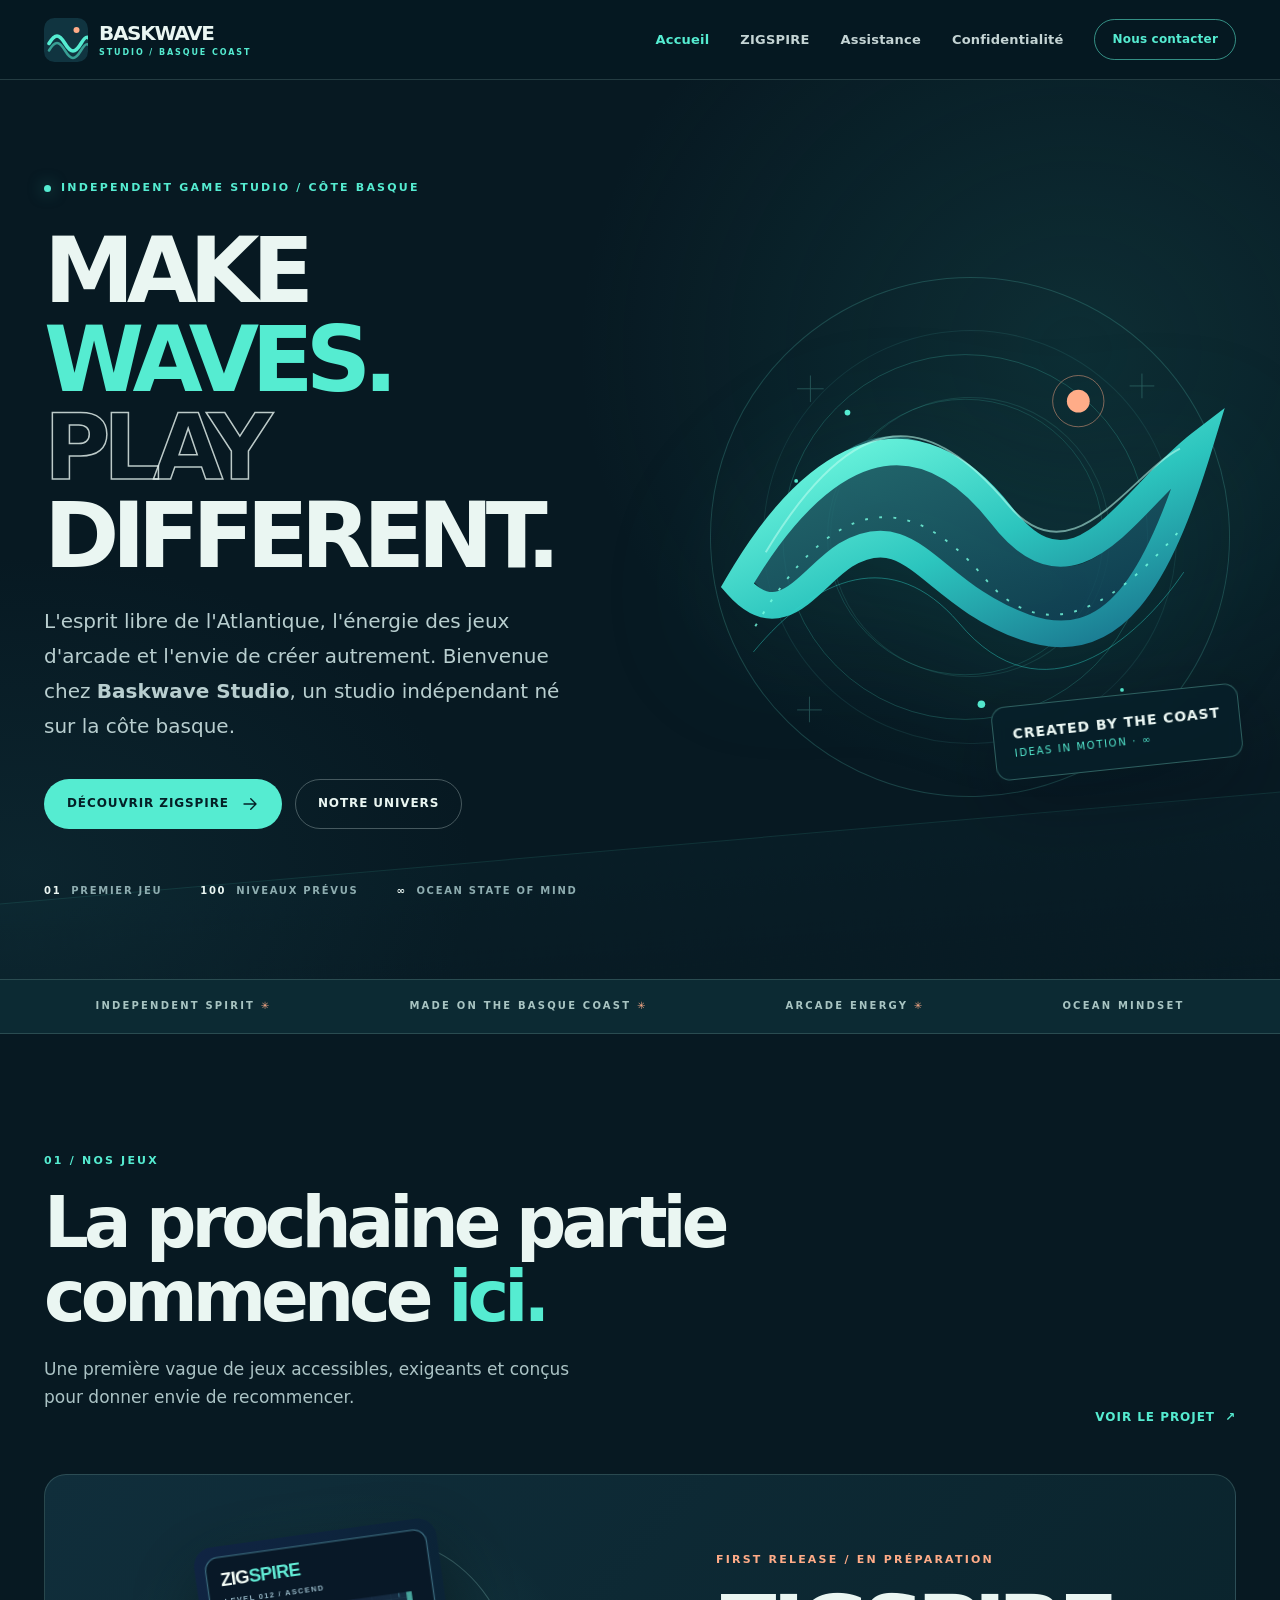
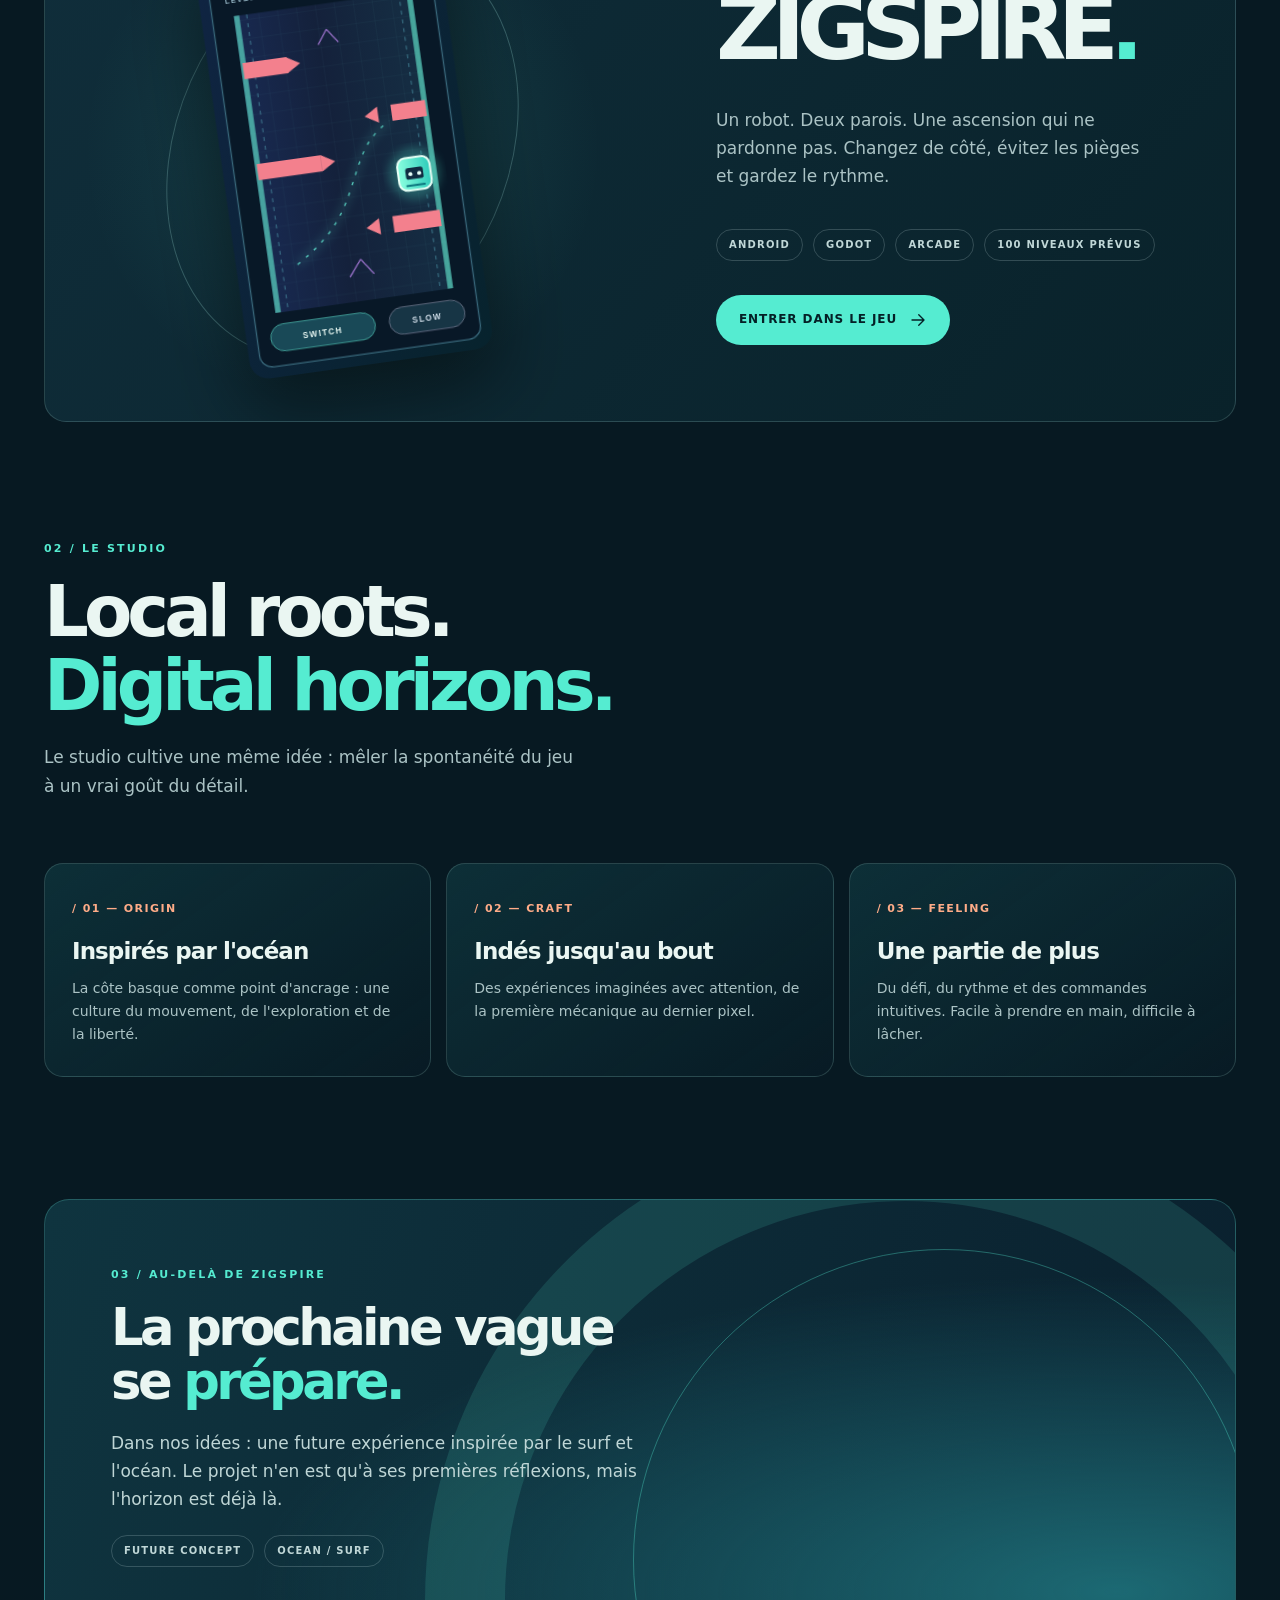
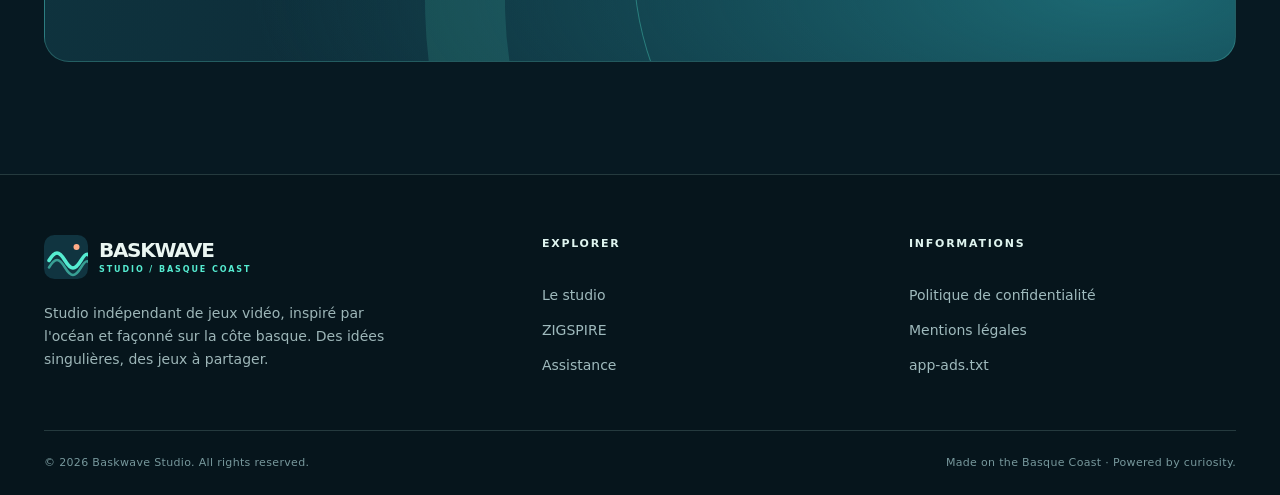
==== index.html @ f708f100 "Publish Baskwave Studio website v1" ====
<!doctype html><html lang="fr"><head><meta charset="utf-8"><meta name="viewport" content="width=device-width,initial-scale=1"><meta name="theme-color" content="#071922"><meta name="description" content="Studio indépendant de jeux vidéo basé sur la côte basque. Découvrez ZIGSPIRE, notre premier jeu d&#x27;arcade Android."><meta property="og:type" content="website"><meta property="og:site_name" content="Baskwave Studio"><meta property="og:title" content="Baskwave Studio — Independent games from the Basque Coast"><meta property="og:description" content="Studio indépendant de jeux vidéo basé sur la côte basque. Découvrez ZIGSPIRE, notre premier jeu d&#x27;arcade Android."><meta name="color-scheme" content="dark"><link rel="icon" href="./assets/img/logo-mark.svg" type="image/svg+xml"><link rel="stylesheet" href="./assets/css/style.css"><script defer src="./assets/js/site-config.js"></script><script defer src="./assets/js/main.js"></script><title>Baskwave Studio — Independent games from the Basque Coast</title></head><body><a href="#contenu" class="skip-link">Aller au contenu</a><header class="site-header"><div class="container nav-wrap"><a href="./index.html" class="brand" aria-label="Baskwave Studio, accueil"><img class="brand-icon" src="./assets/img/logo-mark.svg" alt="" width="44" height="44"><span class="brand-word">BASKWAVE<small>STUDIO / BASQUE COAST</small></span></a><nav aria-label="Navigation principale" class="main-nav"><a href="./index.html" aria-current="page">Accueil</a><a href="./zigspire.html">ZIGSPIRE</a><a href="./support.html">Assistance</a><a href="./privacy.html">Confidentialité</a><a class="nav-cta" href="./support.html">Nous contacter</a></nav><details class="mobile-menu"><summary aria-label="Ouvrir le menu"><svg viewBox="0 0 24 24" aria-hidden="true" fill="none" stroke="currentColor" stroke-width="2" stroke-linecap="round"><path d="M4 7h16M4 12h16M4 17h16"/></svg></summary><nav class="mobile-links" aria-label="Navigation mobile"><a href="./index.html" aria-current="page">Accueil</a><a href="./zigspire.html">ZIGSPIRE</a><a href="./support.html">Assistance</a><a href="./privacy.html">Confidentialité</a></nav></details></div></header><main id="contenu"><section class="hero"><div class="container hero-grid"><div class="hero-copy"><span class="eyebrow">Independent Game Studio / Côte Basque</span><h1 class="display">MAKE <span class="tint">WAVES.</span><br><span class="outline">PLAY</span> DIFFERENT.</h1><p class="intro">L'esprit libre de l'Atlantique, l'énergie des jeux d'arcade et l'envie de créer autrement. Bienvenue chez <strong>Baskwave Studio</strong>, un studio indépendant né sur la côte basque.</p><div class="hero-actions"><a class="button primary" href="./zigspire.html">Découvrir ZIGSPIRE <svg viewBox="0 0 24 24" aria-hidden="true" fill="none" stroke="currentColor" stroke-width="1.8" stroke-linecap="round" stroke-linejoin="round"><path d="M4 12h16m-7-7 7 7-7 7"/></svg></a><a class="button ghost" href="#studio">Notre univers</a></div><div class="hero-micro"><span><b>01</b> Premier jeu</span><span><b>100</b> Niveaux prévus</span><span><b>∞</b> Ocean state of mind</span></div></div><div class="visual-wrap"><div class="visual-halo" aria-hidden="true"></div><img class="hero-art" src="./assets/img/hero-wave.svg" width="560" height="540" alt="Vague turquoise abstraite aux accents numériques"><div class="hero-sticker"><b>CREATED BY THE COAST</b><span>IDEAS IN MOTION · ∞</span></div></div></div></section>
<div class="ticker" aria-label="Identité du studio"><div class="container ticker-inner"><span>Independent spirit <i>✳</i></span><span>Made on the Basque Coast <i>✳</i></span><span>Arcade energy <i>✳</i></span><span>Ocean mindset</span></div></div>
<section class="section" id="jeux"><div class="container"><div class="section-top"><div><span class="section-label">01 / Nos jeux</span><h2>La prochaine partie<br>commence <em>ici.</em></h2><p class="section-lead">Une première vague de jeux accessibles, exigeants et conçus pour donner envie de recommencer.</p></div><a class="link-arrow" href="./zigspire.html">Voir le projet <span aria-hidden="true">↗</span></a></div><article class="game-feature"><div class="game-feature-visual"><img src="./assets/img/zigspire-01.svg" width="360" height="640" loading="lazy" alt="Illustration conceptuelle du jeu ZIGSPIRE, robot dans un puits vertical"></div><div class="game-feature-content"><span class="project-badge">First release / En préparation</span><h3>ZIGSPIRE<span style="color:var(--sea)">.</span></h3><p>Un robot. Deux parois. Une ascension qui ne pardonne pas. Changez de côté, évitez les pièges et gardez le rythme.</p><div class="meta-tags"><span>Android</span><span>Godot</span><span>Arcade</span><span>100 niveaux prévus</span></div><a class="button primary" href="./zigspire.html">Entrer dans le jeu <svg viewBox="0 0 24 24" aria-hidden="true" fill="none" stroke="currentColor" stroke-width="1.8" stroke-linecap="round" stroke-linejoin="round"><path d="M4 12h16m-7-7 7 7-7 7"/></svg></a></div></article></div></section>
<section class="section" id="studio" style="padding-top:0"><div class="container"><div class="section-top"><div><span class="section-label">02 / Le studio</span><h2>Local roots.<br><em>Digital horizons.</em></h2><p class="section-lead">Le studio cultive une même idée : mêler la spontanéité du jeu à un vrai goût du détail.</p></div></div><div class="concept-grid"><article class="concept-card"><span class="num">/ 01 — ORIGIN</span><h3>Inspirés par l'océan</h3><p>La côte basque comme point d'ancrage : une culture du mouvement, de l'exploration et de la liberté.</p></article><article class="concept-card"><span class="num">/ 02 — CRAFT</span><h3>Indés jusqu'au bout</h3><p>Des expériences imaginées avec attention, de la première mécanique au dernier pixel.</p></article><article class="concept-card"><span class="num">/ 03 — FEELING</span><h3>Une partie de plus</h3><p>Du défi, du rythme et des commandes intuitives. Facile à prendre en main, difficile à lâcher.</p></article></div></div></section>
<section class="section" style="padding-top:0"><div class="container"><div class="ocean-teaser"><div class="teaser-content"><span class="section-label">03 / Au-delà de ZIGSPIRE</span><h2>La prochaine vague<br>se <em>prépare.</em></h2><p>Dans nos idées : une future expérience inspirée par le surf et l'océan. Le projet n'en est qu'à ses premières réflexions, mais l'horizon est déjà là.</p><span class="meta-tags"><span>Future concept</span><span>Ocean / Surf</span></span></div></div></div></section></main><footer class="footer"><div class="container footer-grid"><div><a href="./index.html" class="brand" aria-label="Baskwave Studio, accueil"><img class="brand-icon" src="./assets/img/logo-mark.svg" alt="" width="44" height="44"><span class="brand-word">BASKWAVE<small>STUDIO / BASQUE COAST</small></span></a><p class="footer-desc">Studio indépendant de jeux vidéo, inspiré par l'océan et façonné sur la côte basque. Des idées singulières, des jeux à partager.</p></div><div class="footer-col"><p class="footer-title">Explorer</p><a href="./index.html">Le studio</a><a href="./zigspire.html">ZIGSPIRE</a><a href="./support.html">Assistance</a></div><div class="footer-col"><p class="footer-title">Informations</p><a href="./privacy.html">Politique de confidentialité</a><a href="./legal.html">Mentions légales</a><a href="./app-ads.txt">app-ads.txt</a></div></div><div class="container footer-bottom"><span>© <span data-year>2026</span> Baskwave Studio. All rights reserved.</span><span>Made on the Basque Coast · Powered by curiosity.</span></div></footer></body></html>
---- assets/css/style.css ----
:root{--ink:#071922;--ink2:#0b2730;--deep:#103942;--sea:#55ecd1;--foam:#eaf6f2;--muted:#abc3c5;--coral:#ffac88;--line:rgba(190,239,227,.17);--panel:rgba(16,53,64,.68);--max:1192px;--round:22px;--shadow:0 26px 80px rgba(1,12,20,.28)}
*{box-sizing:border-box}html{scroll-behavior:smooth}body{margin:0;min-width:320px;background:var(--ink);color:var(--foam);font:16px/1.65 Inter,'Segoe UI',system-ui,-apple-system,BlinkMacSystemFont,sans-serif;-webkit-font-smoothing:antialiased}a{color:inherit;text-decoration:none}a:focus-visible,button:focus-visible,summary:focus-visible{outline:3px solid var(--coral);outline-offset:5px}img,svg{display:block;max-width:100%}button{font:inherit}::selection{background:var(--sea);color:var(--ink)}.container{width:min(calc(100% - 44px),var(--max));margin-inline:auto}.skip-link{position:absolute;top:-80px;left:20px;z-index:30;background:var(--sea);color:var(--ink);padding:10px 16px}.skip-link:focus{top:12px}.site-header{position:sticky;top:0;z-index:20;background:rgba(6,25,34,.88);border-bottom:1px solid var(--line);backdrop-filter:blur(18px)}.nav-wrap{height:79px;display:flex;justify-content:space-between;align-items:center;gap:22px}.brand{display:inline-flex;align-items:center;gap:11px;flex-shrink:0}.brand-icon{width:44px;height:44px}.brand-word{font-size:20px;font-weight:900;letter-spacing:-.065em;line-height:1}.brand-word small{display:block;letter-spacing:.24em;font-size:8px;font-weight:800;color:var(--sea);margin-top:6px}.main-nav{display:flex;align-items:center;gap:31px;font-size:13px;font-weight:750;letter-spacing:.015em;color:#c4d4d4}.main-nav a{transition:color .15s}.main-nav a:hover,.main-nav a[aria-current=page]{color:var(--sea)}.nav-cta{font-size:12px;border:1px solid rgba(89,238,211,.56);padding:10px 17px;border-radius:999px;color:var(--sea)!important}.mobile-menu{display:none}.mobile-menu summary{cursor:pointer;list-style:none;display:grid;place-items:center;width:42px;height:42px;border:1px solid var(--line);border-radius:12px}.mobile-menu summary::-webkit-details-marker{display:none}.mobile-menu summary svg{width:22px}.mobile-links{position:absolute;top:79px;left:0;right:0;padding:13px 22px 23px;background:#09222d;border-bottom:1px solid var(--line);display:flex;flex-direction:column;gap:0}.mobile-links a{padding:11px 8px;border-bottom:1px solid var(--line);font-weight:700}.eyebrow{display:inline-flex;align-items:center;gap:10px;text-transform:uppercase;font-size:11px;letter-spacing:.20em;font-weight:850;color:var(--sea)}.eyebrow:before{content:'';display:inline-block;height:7px;width:7px;border-radius:50%;background:currentColor;box-shadow:0 0 16px rgba(85,236,209,.5)}.hero{position:relative;isolation:isolate;overflow:hidden;background:radial-gradient(ellipse 58% 75% at 84% 30%,rgba(33,111,109,.24),transparent 67%),radial-gradient(ellipse 50% 50% at 2% 88%,rgba(30,84,95,.20),transparent 70%)}.hero:after{content:'';position:absolute;bottom:-130px;left:-15%;width:130%;height:260px;transform:rotate(-5deg);border-top:1px solid rgba(74,202,181,.14);background:linear-gradient(180deg,rgba(39,132,143,.04),transparent);pointer-events:none;z-index:-1}.hero-grid{min-height:665px;padding-block:94px 80px;display:grid;grid-template-columns:1.06fr .94fr;align-items:center;gap:60px}.hero-copy{max-width:620px}.display{font-size:clamp(3.7rem,7.1vw,7.6rem);line-height:.97;letter-spacing:-.085em;margin:27px 0 24px;font-weight:900}.display .tint{color:var(--sea)}.display .outline{color:transparent;-webkit-text-stroke:1.5px rgba(234,246,242,.8)}.intro{font-size:clamp(1.05rem,1.6vw,1.25rem);line-height:1.75;color:#b8cecf;max-width:530px}.hero-actions{display:flex;gap:13px;flex-wrap:wrap;margin-top:35px}.button{display:inline-flex;align-items:center;justify-content:center;gap:12px;border-radius:999px;padding:14px 22px;border:1px solid transparent;font-size:12px;font-weight:900;letter-spacing:.075em;text-transform:uppercase;min-height:49px;transition:transform .2s,background .2s}.button:hover:not(.disabled){transform:translateY(-3px)}.button.primary{background:var(--sea);color:#042026}.button.primary:hover{background:#9dffe9}.button.ghost{border-color:rgba(236,255,252,.27);color:var(--foam)}.button.ghost:hover{background:rgba(255,255,255,.06)}.button.disabled{border-color:#4c6c6e;color:#a2bbb9;cursor:default;opacity:.85}.button svg{height:18px;width:18px}.hero-micro{margin-top:54px;display:flex;gap:38px;align-items:center;color:#8eadb0;font-size:10px;letter-spacing:.17em;font-weight:850;text-transform:uppercase}.hero-micro span{display:flex;align-items:center;gap:10px}.hero-micro b{color:var(--foam)}.visual-wrap{position:relative;min-height:490px;display:grid;place-items:center}.visual-halo{position:absolute;inset:7% 0;max-width:520px;margin:auto;border:1px solid rgba(100,227,210,.2);border-radius:50%;aspect-ratio:1;transform:rotate(-24deg)}.visual-halo:before,.visual-halo:after{content:'';position:absolute;inset:10%;border:1px solid rgba(100,227,210,.10);border-radius:50%}.visual-halo:after{inset:23%;border-color:rgba(100,227,210,.13)}.hero-art{width:min(100%,540px);filter:drop-shadow(0 20px 70px rgba(30,166,151,.15));animation:float 7s ease-in-out infinite}.hero-sticker{position:absolute;right:-1%;bottom:7%;padding:16px 19px;border:1px solid rgba(135,244,226,.3);background:rgba(6,31,40,.8);backdrop-filter:blur(7px);border-radius:14px;transform:rotate(-6deg);box-shadow:var(--shadow)}.hero-sticker b{display:block;font-size:14px;letter-spacing:.07em}.hero-sticker span{display:block;font-size:10px;color:var(--sea);letter-spacing:.17em}.ticker{border-block:1px solid var(--line);overflow:hidden;background:#0c2a33}.ticker-inner{display:flex;justify-content:space-around;gap:35px;padding-block:18px;color:#a8c4c2;font-size:10px;letter-spacing:.22em;font-weight:850;text-transform:uppercase;white-space:nowrap}.ticker-inner i{font-style:normal;color:var(--coral)}.section{padding-block:112px}.section-top{display:flex;justify-content:space-between;align-items:end;gap:28px;margin-bottom:46px}.section-label{color:var(--sea);font-size:11px;letter-spacing:.2em;font-weight:850;text-transform:uppercase}.section h2,.page-title{font-size:clamp(2.6rem,5.5vw,5.4rem);line-height:1.05;letter-spacing:-.07em;font-weight:900;margin:15px 0 20px}.section h2 em,.page-title em{font-style:normal;color:var(--sea)}.section-lead{color:var(--muted);max-width:540px;font-size:17px}.link-arrow{display:inline-flex;align-items:center;gap:10px;color:var(--sea);font-size:12px;font-weight:850;text-transform:uppercase;letter-spacing:.08em;white-space:nowrap}.link-arrow:hover{text-decoration:underline;text-underline-offset:6px}.game-feature{display:grid;grid-template-columns:1fr 1fr;gap:0;min-height:510px;border:1px solid var(--line);border-radius:var(--round);overflow:hidden;background:linear-gradient(130deg,#102e3b,#09222a)}.game-feature-visual{position:relative;min-height:460px;display:flex;align-items:center;justify-content:center;background:radial-gradient(circle at 50% 50%,rgba(77,201,181,.15),transparent 64%);overflow:hidden}.game-feature-visual img{width:250px;max-height:435px;filter:drop-shadow(0 30px 38px rgba(0,0,0,.5));transform:rotate(-8deg);transition:transform .35s}.game-feature:hover .game-feature-visual img{transform:rotate(-3deg) translateY(-7px)}.game-feature-visual:before{content:'';position:absolute;inset:10% 22%;border:1px solid #376066;border-radius:50%;transform:rotate(24deg)}.game-feature-content{padding:clamp(30px,6vw,76px);display:flex;flex-direction:column;justify-content:center;align-items:start}.project-badge{font-size:11px;font-weight:900;letter-spacing:.2em;text-transform:uppercase;color:var(--coral)}.game-feature-content h3{font-size:clamp(3.6rem,7vw,6.8rem);letter-spacing:-.1em;line-height:1;margin:15px 0}.game-feature-content p{color:var(--muted);font-size:17px}.meta-tags{display:flex;gap:10px;flex-wrap:wrap;margin:22px 0 34px}.meta-tags span{border:1px solid rgba(232,255,251,.18);border-radius:999px;padding:7px 12px;color:#c0d7d7;font-size:10px;font-weight:800;letter-spacing:.12em;text-transform:uppercase}.concept-grid{display:grid;grid-template-columns:repeat(3,1fr);gap:15px}.concept-card{border:1px solid var(--line);border-radius:19px;padding:30px 27px;background:linear-gradient(145deg,rgba(17,60,68,.64),rgba(10,31,41,.4))}.concept-card .num{color:var(--coral);font-size:11px;font-weight:900;letter-spacing:.13em}.concept-card h3{font-size:23px;letter-spacing:-.04em;line-height:1.2;margin:18px 0 11px}.concept-card p{color:var(--muted);font-size:14px;margin:0}.ocean-teaser{margin-top:10px;border:1px solid rgba(96,217,200,.26);border-radius:25px;overflow:hidden;position:relative;min-height:365px;display:flex;align-items:center;background:radial-gradient(ellipse at 90% 85%,#1c6973,transparent 57%),linear-gradient(105deg,#0f343f,#0a202e)}.ocean-teaser:after{content:'';position:absolute;right:-150px;bottom:-420px;width:800px;height:800px;border:80px solid rgba(85,236,209,.13);border-radius:50%;transform:rotate(20deg)}.ocean-teaser:before{content:'';position:absolute;right:-20px;bottom:-210px;width:620px;height:620px;border:1px solid rgba(85,236,209,.35);border-radius:50%}.teaser-content{position:relative;z-index:2;padding:60px 66px;max-width:680px}.teaser-content h2{font-size:clamp(2.7rem,4vw,4.8rem)}.teaser-content p{font-size:17px;color:#bfd6d6}.footer{border-top:1px solid var(--line);background:#06151c}.footer-grid{display:grid;grid-template-columns:1.4fr 1fr 1fr;gap:40px;padding-block:60px 45px}.footer-desc{max-width:350px;color:#9db6b8;font-size:14px}.footer-title{color:#dff4ef;text-transform:uppercase;letter-spacing:.16em;font-size:11px;font-weight:850;margin:0 0 18px}.footer-col{display:flex;flex-direction:column;gap:12px}.footer-col a{color:#9fbabd;font-size:14px}.footer-col a:hover{color:var(--sea)}.footer-bottom{border-top:1px solid var(--line);padding-block:23px;display:flex;justify-content:space-between;gap:20px;color:#77989c;font-size:11px;letter-spacing:.03em}.page-hero{background:radial-gradient(ellipse at 83% 25%,rgba(41,119,118,.22),transparent 58%);padding-block:92px 65px;border-bottom:1px solid var(--line)}.page-hero .container{max-width:1000px}.page-hero .page-title{max-width:960px;margin-bottom:18px}.page-hero p{max-width:700px;color:var(--muted);font-size:18px}.page-section{padding-block:78px 110px}.zig-hero-grid{min-height:610px;display:grid;grid-template-columns:1fr .85fr;gap:65px;align-items:center}.zig-hero-grid .page-title{font-size:clamp(3.8rem,7vw,7.4rem)}.zig-art{max-height:555px;margin:auto;filter:drop-shadow(0 30px 45px rgba(0,0,0,.47));transform:rotate(6deg)}.feature-list{display:grid;grid-template-columns:repeat(3,1fr);gap:15px}.feature-list article{background:var(--panel);border:1px solid var(--line);padding:28px;border-radius:18px}.feature-list svg{height:30px;width:30px;color:var(--sea)}.feature-list h3{font-size:20px;letter-spacing:-.04em;margin:25px 0 10px}.feature-list p{font-size:14px;color:var(--muted);margin:0}.gallery{display:grid;grid-template-columns:repeat(3,1fr);gap:22px}.gallery figure{margin:0}.gallery img{width:100%;aspect-ratio:9/16;object-fit:contain;background:#0c2834;border-radius:20px;border:1px solid var(--line)}.gallery figcaption{font-size:12px;color:#9bb7b8;margin-top:13px}.notice{border-left:3px solid var(--coral);padding:15px 20px;background:rgba(255,172,136,.08);color:#d1d1cb;font-size:13px;margin-top:25px;border-radius:0 8px 8px 0}.cta-banner{display:flex;justify-content:space-between;align-items:center;gap:30px;padding:40px 46px;border-radius:20px;background:linear-gradient(120deg,#14505b,#10323d);border:1px solid rgba(113,233,213,.24)}.cta-banner h2{font-size:clamp(1.7rem,3vw,2.7rem);letter-spacing:-.05em;line-height:1.15;margin:7px 0}.cta-banner p{margin:0;color:var(--muted)}.content-grid{display:grid;grid-template-columns:1fr 1fr;gap:24px}.contact-card{background:linear-gradient(145deg,#103742,#0c2531);padding:36px;border:1px solid var(--line);border-radius:20px}.contact-card h2{font-size:28px;letter-spacing:-.04em;margin:0 0 9px}.contact-card p{color:var(--muted)}.contact-detail{margin-top:27px;padding:16px;border:1px solid rgba(91,232,207,.28);background:rgba(13,38,45,.72);border-radius:12px;overflow-wrap:anywhere;color:var(--sea);font-weight:750}.contact-detail small{display:block;color:#a3c0c0;font-size:10px;text-transform:uppercase;letter-spacing:.13em;margin-bottom:8px}.faq{max-width:880px}.faq details{border-bottom:1px solid var(--line);padding:19px 2px}.faq summary{list-style:none;cursor:pointer;font-weight:800;font-size:17px;display:flex;justify-content:space-between;gap:20px;align-items:center}.faq summary:after{content:'+';color:var(--sea);font-size:25px;line-height:1}.faq details[open] summary:after{content:'−'}.faq summary::-webkit-details-marker{display:none}.faq p{margin:14px 0 4px;max-width:760px;font-size:15px;color:var(--muted)}.legal-content{max-width:820px;margin-inline:auto}.legal-content .date{font-size:12px;font-weight:800;letter-spacing:.1em;color:var(--sea);text-transform:uppercase}.legal-content h2{font-size:25px;line-height:1.2;letter-spacing:-.04em;margin:42px 0 11px}.legal-content p,.legal-content li{color:#bbcdcc;font-size:15px}.legal-content a{text-decoration:underline;text-underline-offset:3px;color:var(--sea)}.legal-content ul{padding-left:23px}.legal-content strong{color:var(--foam)}.legal-content .legal-note{padding:18px 20px;background:#103340;border:1px solid var(--line);border-radius:14px}.mini-label{font-size:10px;letter-spacing:.16em;font-weight:850;color:var(--coral);text-transform:uppercase}.small-muted{font-size:12px;color:#97afb0}.nojs{font-size:12px;color:#afc5c4}.spacer-sm{margin-top:25px}.hidden{display:none!important}@keyframes float{0%,100%{transform:translateY(0)}50%{transform:translateY(-16px)}}@media(max-width:980px){.hero-grid{gap:24px}.hero-micro{gap:16px}.display{font-size:clamp(3.5rem,7.4vw,6rem)}.footer-grid{grid-template-columns:1fr 1fr}.footer-grid>div:first-child{grid-column:span 2}.game-feature-content{padding:40px}.section{padding-block:85px}}@media(max-width:720px){.container{width:min(calc(100% - 34px),var(--max))}.nav-wrap{height:70px}.site-header .main-nav{display:none}.mobile-menu{display:block}.mobile-links{top:70px}.brand-word{font-size:18px}.hero-grid,.zig-hero-grid{grid-template-columns:1fr;gap:5px;padding-block:64px 48px}.hero-grid{min-height:auto}.hero-copy{max-width:640px}.display{font-size:clamp(3.9rem,12vw,6rem);margin-top:22px}.intro{font-size:16px}.visual-wrap{min-height:310px;margin-top:4px}.hero-art{width:min(75vw,350px)}.visual-halo{inset:8% 10%}.hero-sticker{right:4%;bottom:2%}.hero-micro{margin-top:32px;gap:15px;flex-wrap:wrap;font-size:9px}.ticker-inner{gap:25px;justify-content:start;overflow:hidden}.ticker-inner span:nth-last-child(-n+2){display:none}.section{padding-block:72px}.section-top{display:block}.section h2{font-size:clamp(2.7rem,9vw,4rem)}.game-feature{grid-template-columns:1fr}.game-feature-visual{min-height:360px}.game-feature-visual img{width:195px;height:320px}.game-feature-content{padding:31px 28px 38px}.game-feature-content h3{font-size:4.5rem}.concept-grid,.feature-list{grid-template-columns:1fr}.concept-card{padding:25px}.teaser-content{padding:40px 26px}.ocean-teaser{min-height:340px}.footer-grid{grid-template-columns:1fr 1fr;gap:28px}.footer-grid>div:first-child{grid-column:span 2}.footer-bottom{flex-direction:column;gap:7px}.page-hero{padding-block:68px 46px}.page-hero .page-title{font-size:clamp(3rem,10vw,5rem)}.page-hero p{font-size:16px}.page-section{padding-block:55px 80px}.zig-hero-grid{padding-block:60px 60px}.zig-hero-grid .page-title{font-size:clamp(4rem,13vw,6rem)}.zig-art{max-height:460px;width:230px;margin-top:35px}.gallery{gap:12px}.gallery img{border-radius:12px}.gallery figcaption{font-size:10px}.cta-banner{padding:27px;flex-direction:column;align-items:start}.content-grid{grid-template-columns:1fr}.contact-card{padding:28px}.legal-content h2{font-size:22px}}@media(max-width:420px){.gallery{grid-template-columns:1fr 1fr}.gallery figure:last-child{grid-column:span 2;max-width:55%;margin:auto}.display{font-size:3.65rem}.hero-sticker{bottom:0;right:-3%}.footer-grid{grid-template-columns:1fr}.footer-grid>div:first-child{grid-column:span 1}}@media(prefers-reduced-motion:reduce){*,*:before,*:after{scroll-behavior:auto!important;animation-duration:.01ms!important;transition-duration:.01ms!important}}

[hidden]{display:none!important}
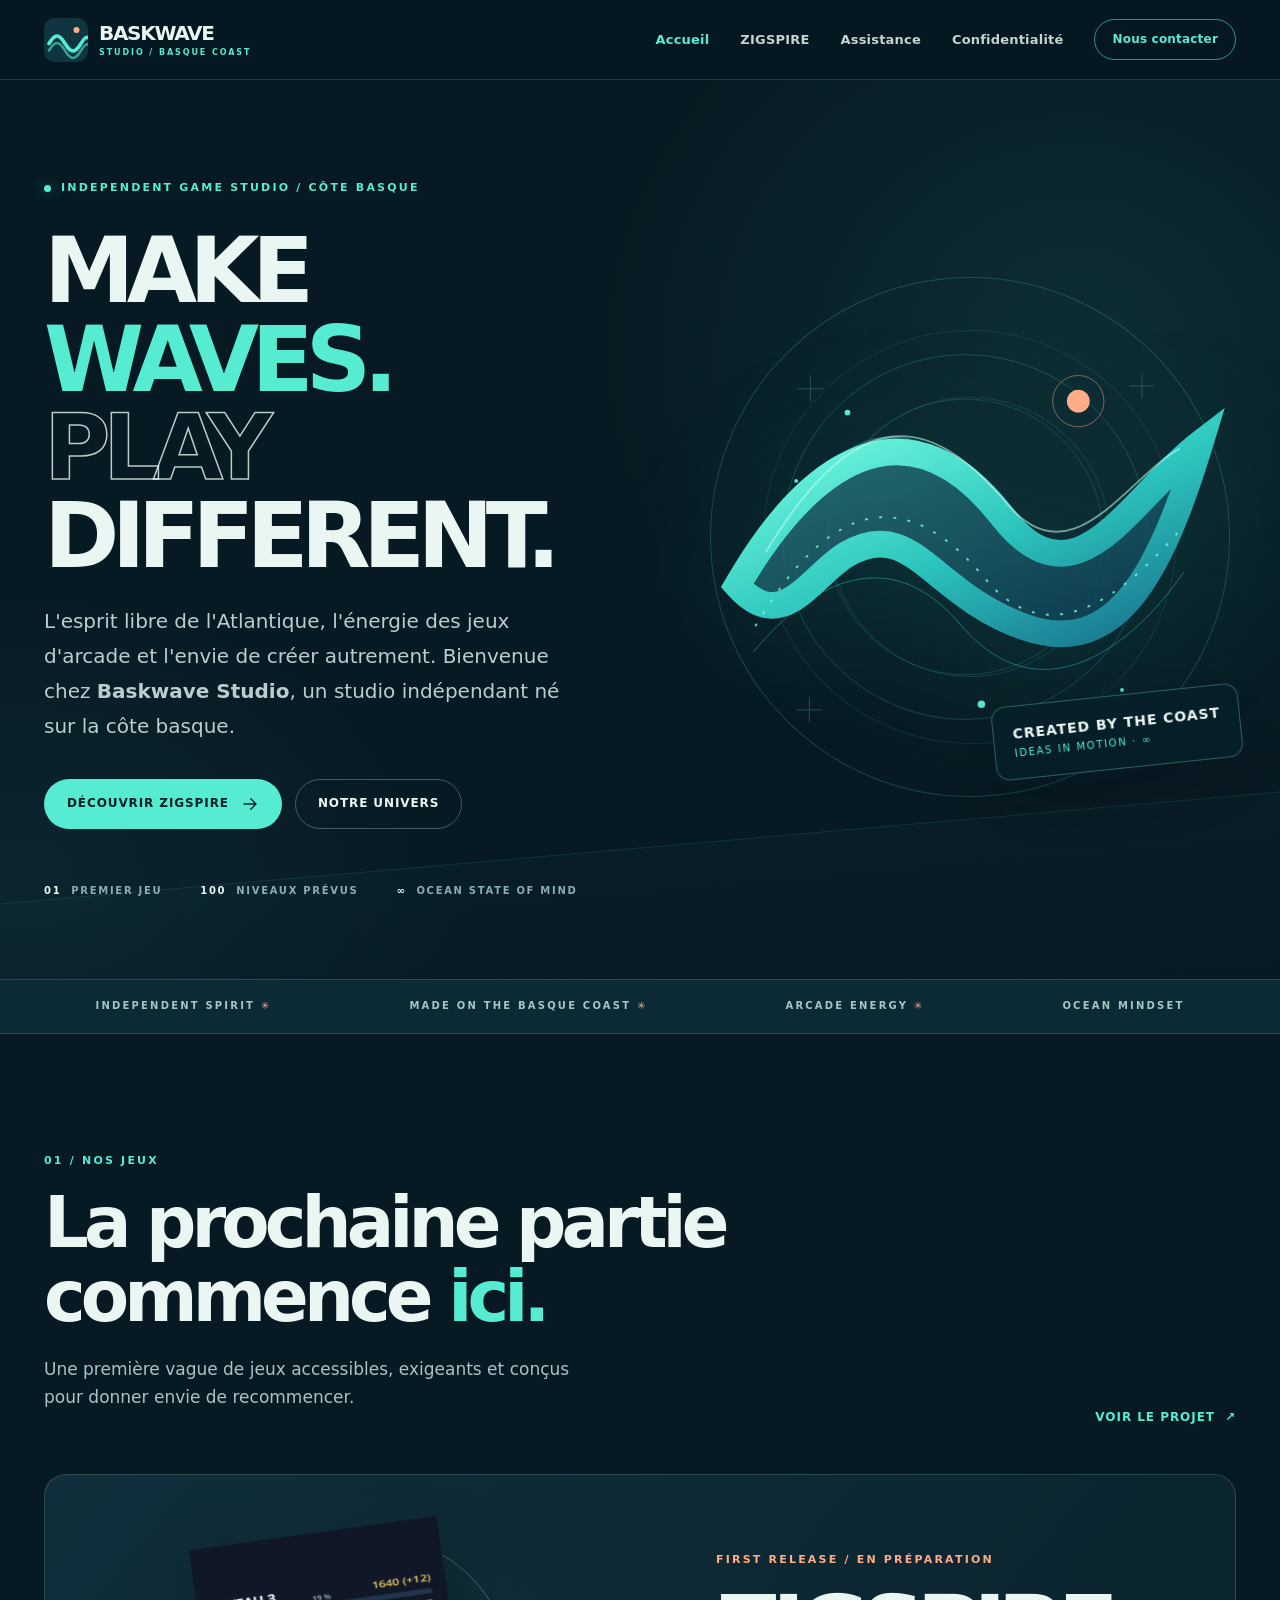
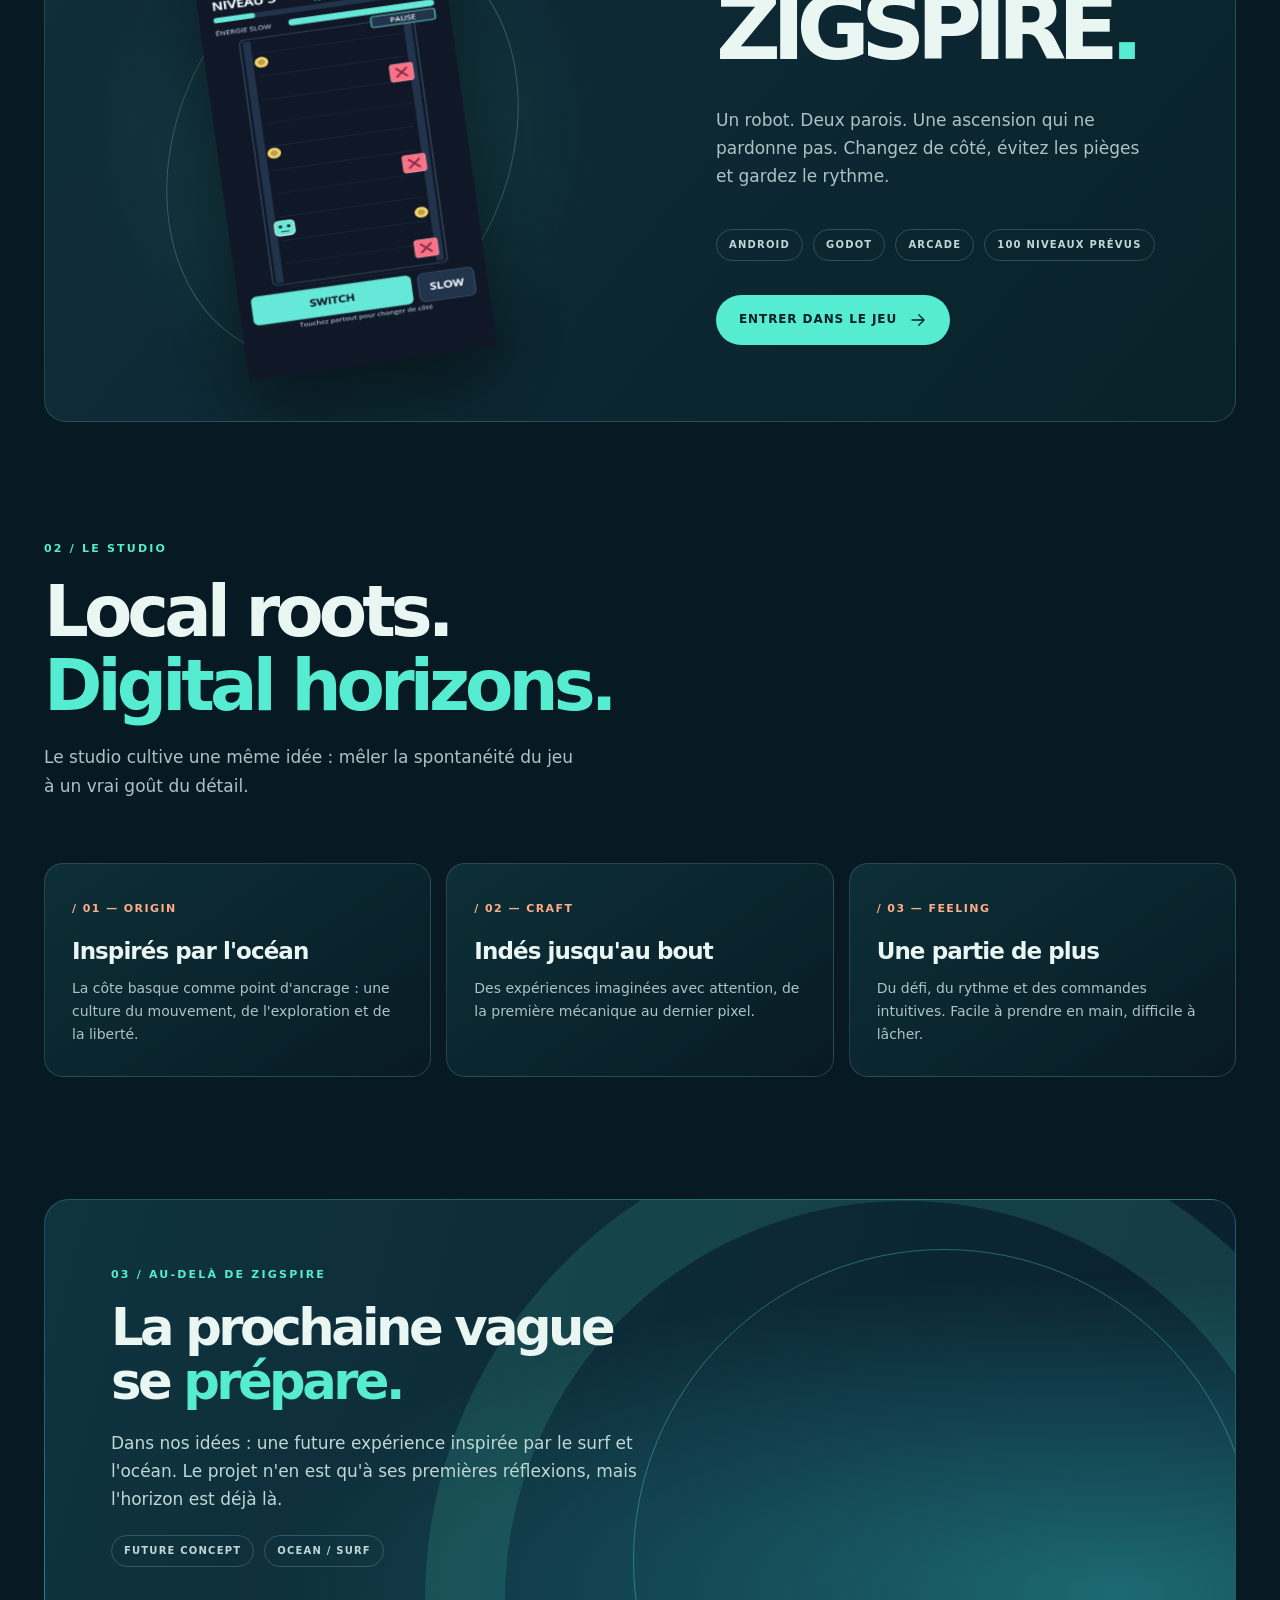
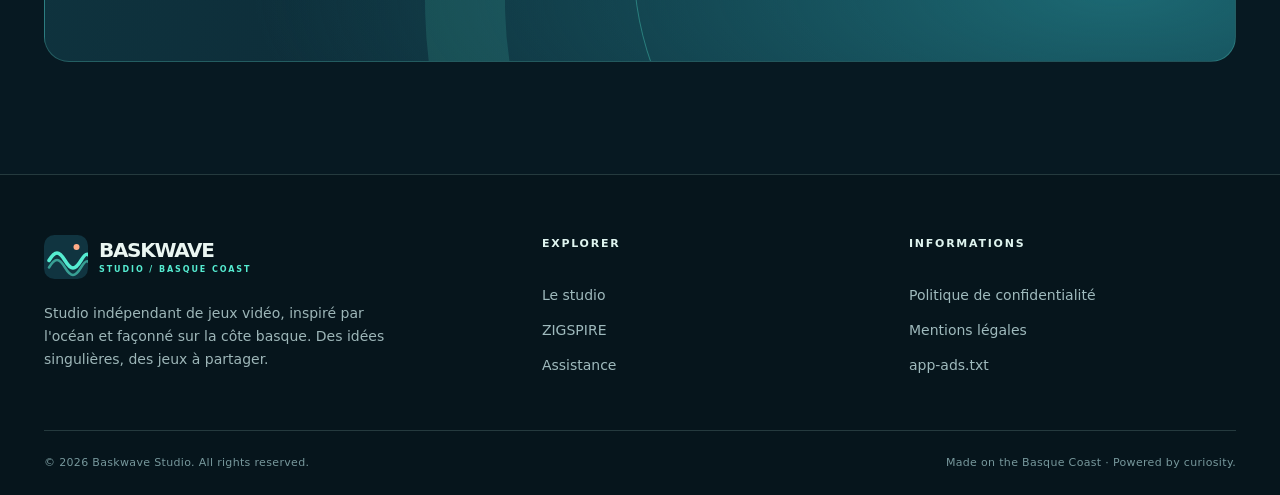
==== commit 40345e30: "Replace ZIGSPIRE concept art with authentic Godot screenshots" ====
--- a/index.html
+++ b/index.html
@@ -1,5 +1,5 @@
 <!doctype html><html lang="fr"><head><meta charset="utf-8"><meta name="viewport" content="width=device-width,initial-scale=1"><meta name="theme-color" content="#071922"><meta name="description" content="Studio indépendant de jeux vidéo basé sur la côte basque. Découvrez ZIGSPIRE, notre premier jeu d&#x27;arcade Android."><meta property="og:type" content="website"><meta property="og:site_name" content="Baskwave Studio"><meta property="og:title" content="Baskwave Studio — Independent games from the Basque Coast"><meta property="og:description" content="Studio indépendant de jeux vidéo basé sur la côte basque. Découvrez ZIGSPIRE, notre premier jeu d&#x27;arcade Android."><meta name="color-scheme" content="dark"><link rel="icon" href="./assets/img/logo-mark.svg" type="image/svg+xml"><link rel="stylesheet" href="./assets/css/style.css"><script defer src="./assets/js/site-config.js"></script><script defer src="./assets/js/main.js"></script><title>Baskwave Studio — Independent games from the Basque Coast</title></head><body><a href="#contenu" class="skip-link">Aller au contenu</a><header class="site-header"><div class="container nav-wrap"><a href="./index.html" class="brand" aria-label="Baskwave Studio, accueil"><img class="brand-icon" src="./assets/img/logo-mark.svg" alt="" width="44" height="44"><span class="brand-word">BASKWAVE<small>STUDIO / BASQUE COAST</small></span></a><nav aria-label="Navigation principale" class="main-nav"><a href="./index.html" aria-current="page">Accueil</a><a href="./zigspire.html">ZIGSPIRE</a><a href="./support.html">Assistance</a><a href="./privacy.html">Confidentialité</a><a class="nav-cta" href="./support.html">Nous contacter</a></nav><details class="mobile-menu"><summary aria-label="Ouvrir le menu"><svg viewBox="0 0 24 24" aria-hidden="true" fill="none" stroke="currentColor" stroke-width="2" stroke-linecap="round"><path d="M4 7h16M4 12h16M4 17h16"/></svg></summary><nav class="mobile-links" aria-label="Navigation mobile"><a href="./index.html" aria-current="page">Accueil</a><a href="./zigspire.html">ZIGSPIRE</a><a href="./support.html">Assistance</a><a href="./privacy.html">Confidentialité</a></nav></details></div></header><main id="contenu"><section class="hero"><div class="container hero-grid"><div class="hero-copy"><span class="eyebrow">Independent Game Studio / Côte Basque</span><h1 class="display">MAKE <span class="tint">WAVES.</span><br><span class="outline">PLAY</span> DIFFERENT.</h1><p class="intro">L'esprit libre de l'Atlantique, l'énergie des jeux d'arcade et l'envie de créer autrement. Bienvenue chez <strong>Baskwave Studio</strong>, un studio indépendant né sur la côte basque.</p><div class="hero-actions"><a class="button primary" href="./zigspire.html">Découvrir ZIGSPIRE <svg viewBox="0 0 24 24" aria-hidden="true" fill="none" stroke="currentColor" stroke-width="1.8" stroke-linecap="round" stroke-linejoin="round"><path d="M4 12h16m-7-7 7 7-7 7"/></svg></a><a class="button ghost" href="#studio">Notre univers</a></div><div class="hero-micro"><span><b>01</b> Premier jeu</span><span><b>100</b> Niveaux prévus</span><span><b>∞</b> Ocean state of mind</span></div></div><div class="visual-wrap"><div class="visual-halo" aria-hidden="true"></div><img class="hero-art" src="./assets/img/hero-wave.svg" width="560" height="540" alt="Vague turquoise abstraite aux accents numériques"><div class="hero-sticker"><b>CREATED BY THE COAST</b><span>IDEAS IN MOTION · ∞</span></div></div></div></section>
 <div class="ticker" aria-label="Identité du studio"><div class="container ticker-inner"><span>Independent spirit <i>✳</i></span><span>Made on the Basque Coast <i>✳</i></span><span>Arcade energy <i>✳</i></span><span>Ocean mindset</span></div></div>
-<section class="section" id="jeux"><div class="container"><div class="section-top"><div><span class="section-label">01 / Nos jeux</span><h2>La prochaine partie<br>commence <em>ici.</em></h2><p class="section-lead">Une première vague de jeux accessibles, exigeants et conçus pour donner envie de recommencer.</p></div><a class="link-arrow" href="./zigspire.html">Voir le projet <span aria-hidden="true">↗</span></a></div><article class="game-feature"><div class="game-feature-visual"><img src="./assets/img/zigspire-01.svg" width="360" height="640" loading="lazy" alt="Illustration conceptuelle du jeu ZIGSPIRE, robot dans un puits vertical"></div><div class="game-feature-content"><span class="project-badge">First release / En préparation</span><h3>ZIGSPIRE<span style="color:var(--sea)">.</span></h3><p>Un robot. Deux parois. Une ascension qui ne pardonne pas. Changez de côté, évitez les pièges et gardez le rythme.</p><div class="meta-tags"><span>Android</span><span>Godot</span><span>Arcade</span><span>100 niveaux prévus</span></div><a class="button primary" href="./zigspire.html">Entrer dans le jeu <svg viewBox="0 0 24 24" aria-hidden="true" fill="none" stroke="currentColor" stroke-width="1.8" stroke-linecap="round" stroke-linejoin="round"><path d="M4 12h16m-7-7 7 7-7 7"/></svg></a></div></article></div></section>
+<section class="section" id="jeux"><div class="container"><div class="section-top"><div><span class="section-label">01 / Nos jeux</span><h2>La prochaine partie<br>commence <em>ici.</em></h2><p class="section-lead">Une première vague de jeux accessibles, exigeants et conçus pour donner envie de recommencer.</p></div><a class="link-arrow" href="./zigspire.html">Voir le projet <span aria-hidden="true">↗</span></a></div><article class="game-feature"><div class="game-feature-visual"><img src="./assets/img/zigspire-gameplay.png" width="1080" height="2400" loading="lazy" alt="Véritable capture Godot de ZIGSPIRE : robot turquoise, puits vertical, obstacles roses et commandes tactiles"></div><div class="game-feature-content"><span class="project-badge">First release / En préparation</span><h3>ZIGSPIRE<span style="color:var(--sea)">.</span></h3><p>Un robot. Deux parois. Une ascension qui ne pardonne pas. Changez de côté, évitez les pièges et gardez le rythme.</p><div class="meta-tags"><span>Android</span><span>Godot</span><span>Arcade</span><span>100 niveaux prévus</span></div><a class="button primary" href="./zigspire.html">Entrer dans le jeu <svg viewBox="0 0 24 24" aria-hidden="true" fill="none" stroke="currentColor" stroke-width="1.8" stroke-linecap="round" stroke-linejoin="round"><path d="M4 12h16m-7-7 7 7-7 7"/></svg></a></div></article></div></section>
 <section class="section" id="studio" style="padding-top:0"><div class="container"><div class="section-top"><div><span class="section-label">02 / Le studio</span><h2>Local roots.<br><em>Digital horizons.</em></h2><p class="section-lead">Le studio cultive une même idée : mêler la spontanéité du jeu à un vrai goût du détail.</p></div></div><div class="concept-grid"><article class="concept-card"><span class="num">/ 01 — ORIGIN</span><h3>Inspirés par l'océan</h3><p>La côte basque comme point d'ancrage : une culture du mouvement, de l'exploration et de la liberté.</p></article><article class="concept-card"><span class="num">/ 02 — CRAFT</span><h3>Indés jusqu'au bout</h3><p>Des expériences imaginées avec attention, de la première mécanique au dernier pixel.</p></article><article class="concept-card"><span class="num">/ 03 — FEELING</span><h3>Une partie de plus</h3><p>Du défi, du rythme et des commandes intuitives. Facile à prendre en main, difficile à lâcher.</p></article></div></div></section>
 <section class="section" style="padding-top:0"><div class="container"><div class="ocean-teaser"><div class="teaser-content"><span class="section-label">03 / Au-delà de ZIGSPIRE</span><h2>La prochaine vague<br>se <em>prépare.</em></h2><p>Dans nos idées : une future expérience inspirée par le surf et l'océan. Le projet n'en est qu'à ses premières réflexions, mais l'horizon est déjà là.</p><span class="meta-tags"><span>Future concept</span><span>Ocean / Surf</span></span></div></div></div></section></main><footer class="footer"><div class="container footer-grid"><div><a href="./index.html" class="brand" aria-label="Baskwave Studio, accueil"><img class="brand-icon" src="./assets/img/logo-mark.svg" alt="" width="44" height="44"><span class="brand-word">BASKWAVE<small>STUDIO / BASQUE COAST</small></span></a><p class="footer-desc">Studio indépendant de jeux vidéo, inspiré par l'océan et façonné sur la côte basque. Des idées singulières, des jeux à partager.</p></div><div class="footer-col"><p class="footer-title">Explorer</p><a href="./index.html">Le studio</a><a href="./zigspire.html">ZIGSPIRE</a><a href="./support.html">Assistance</a></div><div class="footer-col"><p class="footer-title">Informations</p><a href="./privacy.html">Politique de confidentialité</a><a href="./legal.html">Mentions légales</a><a href="./app-ads.txt">app-ads.txt</a></div></div><div class="container footer-bottom"><span>© <span data-year>2026</span> Baskwave Studio. All rights reserved.</span><span>Made on the Basque Coast · Powered by curiosity.</span></div></footer></body></html>
--- a/assets/css/style.css
+++ b/assets/css/style.css
@@ -1,4 +1,9 @@
 :root{--ink:#071922;--ink2:#0b2730;--deep:#103942;--sea:#55ecd1;--foam:#eaf6f2;--muted:#abc3c5;--coral:#ffac88;--line:rgba(190,239,227,.17);--panel:rgba(16,53,64,.68);--max:1192px;--round:22px;--shadow:0 26px 80px rgba(1,12,20,.28)}
 *{box-sizing:border-box}html{scroll-behavior:smooth}body{margin:0;min-width:320px;background:var(--ink);color:var(--foam);font:16px/1.65 Inter,'Segoe UI',system-ui,-apple-system,BlinkMacSystemFont,sans-serif;-webkit-font-smoothing:antialiased}a{color:inherit;text-decoration:none}a:focus-visible,button:focus-visible,summary:focus-visible{outline:3px solid var(--coral);outline-offset:5px}img,svg{display:block;max-width:100%}button{font:inherit}::selection{background:var(--sea);color:var(--ink)}.container{width:min(calc(100% - 44px),var(--max));margin-inline:auto}.skip-link{position:absolute;top:-80px;left:20px;z-index:30;background:var(--sea);color:var(--ink);padding:10px 16px}.skip-link:focus{top:12px}.site-header{position:sticky;top:0;z-index:20;background:rgba(6,25,34,.88);border-bottom:1px solid var(--line);backdrop-filter:blur(18px)}.nav-wrap{height:79px;display:flex;justify-content:space-between;align-items:center;gap:22px}.brand{display:inline-flex;align-items:center;gap:11px;flex-shrink:0}.brand-icon{width:44px;height:44px}.brand-word{font-size:20px;font-weight:900;letter-spacing:-.065em;line-height:1}.brand-word small{display:block;letter-spacing:.24em;font-size:8px;font-weight:800;color:var(--sea);margin-top:6px}.main-nav{display:flex;align-items:center;gap:31px;font-size:13px;font-weight:750;letter-spacing:.015em;color:#c4d4d4}.main-nav a{transition:color .15s}.main-nav a:hover,.main-nav a[aria-current=page]{color:var(--sea)}.nav-cta{font-size:12px;border:1px solid rgba(89,238,211,.56);padding:10px 17px;border-radius:999px;color:var(--sea)!important}.mobile-menu{display:none}.mobile-menu summary{cursor:pointer;list-style:none;display:grid;place-items:center;width:42px;height:42px;border:1px solid var(--line);border-radius:12px}.mobile-menu summary::-webkit-details-marker{display:none}.mobile-menu summary svg{width:22px}.mobile-links{position:absolute;top:79px;left:0;right:0;padding:13px 22px 23px;background:#09222d;border-bottom:1px solid var(--line);display:flex;flex-direction:column;gap:0}.mobile-links a{padding:11px 8px;border-bottom:1px solid var(--line);font-weight:700}.eyebrow{display:inline-flex;align-items:center;gap:10px;text-transform:uppercase;font-size:11px;letter-spacing:.20em;font-weight:850;color:var(--sea)}.eyebrow:before{content:'';display:inline-block;height:7px;width:7px;border-radius:50%;background:currentColor;box-shadow:0 0 16px rgba(85,236,209,.5)}.hero{position:relative;isolation:isolate;overflow:hidden;background:radial-gradient(ellipse 58% 75% at 84% 30%,rgba(33,111,109,.24),transparent 67%),radial-gradient(ellipse 50% 50% at 2% 88%,rgba(30,84,95,.20),transparent 70%)}.hero:after{content:'';position:absolute;bottom:-130px;left:-15%;width:130%;height:260px;transform:rotate(-5deg);border-top:1px solid rgba(74,202,181,.14);background:linear-gradient(180deg,rgba(39,132,143,.04),transparent);pointer-events:none;z-index:-1}.hero-grid{min-height:665px;padding-block:94px 80px;display:grid;grid-template-columns:1.06fr .94fr;align-items:center;gap:60px}.hero-copy{max-width:620px}.display{font-size:clamp(3.7rem,7.1vw,7.6rem);line-height:.97;letter-spacing:-.085em;margin:27px 0 24px;font-weight:900}.display .tint{color:var(--sea)}.display .outline{color:transparent;-webkit-text-stroke:1.5px rgba(234,246,242,.8)}.intro{font-size:clamp(1.05rem,1.6vw,1.25rem);line-height:1.75;color:#b8cecf;max-width:530px}.hero-actions{display:flex;gap:13px;flex-wrap:wrap;margin-top:35px}.button{display:inline-flex;align-items:center;justify-content:center;gap:12px;border-radius:999px;padding:14px 22px;border:1px solid transparent;font-size:12px;font-weight:900;letter-spacing:.075em;text-transform:uppercase;min-height:49px;transition:transform .2s,background .2s}.button:hover:not(.disabled){transform:translateY(-3px)}.button.primary{background:var(--sea);color:#042026}.button.primary:hover{background:#9dffe9}.button.ghost{border-color:rgba(236,255,252,.27);color:var(--foam)}.button.ghost:hover{background:rgba(255,255,255,.06)}.button.disabled{border-color:#4c6c6e;color:#a2bbb9;cursor:default;opacity:.85}.button svg{height:18px;width:18px}.hero-micro{margin-top:54px;display:flex;gap:38px;align-items:center;color:#8eadb0;font-size:10px;letter-spacing:.17em;font-weight:850;text-transform:uppercase}.hero-micro span{display:flex;align-items:center;gap:10px}.hero-micro b{color:var(--foam)}.visual-wrap{position:relative;min-height:490px;display:grid;place-items:center}.visual-halo{position:absolute;inset:7% 0;max-width:520px;margin:auto;border:1px solid rgba(100,227,210,.2);border-radius:50%;aspect-ratio:1;transform:rotate(-24deg)}.visual-halo:before,.visual-halo:after{content:'';position:absolute;inset:10%;border:1px solid rgba(100,227,210,.10);border-radius:50%}.visual-halo:after{inset:23%;border-color:rgba(100,227,210,.13)}.hero-art{width:min(100%,540px);filter:drop-shadow(0 20px 70px rgba(30,166,151,.15));animation:float 7s ease-in-out infinite}.hero-sticker{position:absolute;right:-1%;bottom:7%;padding:16px 19px;border:1px solid rgba(135,244,226,.3);background:rgba(6,31,40,.8);backdrop-filter:blur(7px);border-radius:14px;transform:rotate(-6deg);box-shadow:var(--shadow)}.hero-sticker b{display:block;font-size:14px;letter-spacing:.07em}.hero-sticker span{display:block;font-size:10px;color:var(--sea);letter-spacing:.17em}.ticker{border-block:1px solid var(--line);overflow:hidden;background:#0c2a33}.ticker-inner{display:flex;justify-content:space-around;gap:35px;padding-block:18px;color:#a8c4c2;font-size:10px;letter-spacing:.22em;font-weight:850;text-transform:uppercase;white-space:nowrap}.ticker-inner i{font-style:normal;color:var(--coral)}.section{padding-block:112px}.section-top{display:flex;justify-content:space-between;align-items:end;gap:28px;margin-bottom:46px}.section-label{color:var(--sea);font-size:11px;letter-spacing:.2em;font-weight:850;text-transform:uppercase}.section h2,.page-title{font-size:clamp(2.6rem,5.5vw,5.4rem);line-height:1.05;letter-spacing:-.07em;font-weight:900;margin:15px 0 20px}.section h2 em,.page-title em{font-style:normal;color:var(--sea)}.section-lead{color:var(--muted);max-width:540px;font-size:17px}.link-arrow{display:inline-flex;align-items:center;gap:10px;color:var(--sea);font-size:12px;font-weight:850;text-transform:uppercase;letter-spacing:.08em;white-space:nowrap}.link-arrow:hover{text-decoration:underline;text-underline-offset:6px}.game-feature{display:grid;grid-template-columns:1fr 1fr;gap:0;min-height:510px;border:1px solid var(--line);border-radius:var(--round);overflow:hidden;background:linear-gradient(130deg,#102e3b,#09222a)}.game-feature-visual{position:relative;min-height:460px;display:flex;align-items:center;justify-content:center;background:radial-gradient(circle at 50% 50%,rgba(77,201,181,.15),transparent 64%);overflow:hidden}.game-feature-visual img{width:250px;max-height:435px;filter:drop-shadow(0 30px 38px rgba(0,0,0,.5));transform:rotate(-8deg);transition:transform .35s}.game-feature:hover .game-feature-visual img{transform:rotate(-3deg) translateY(-7px)}.game-feature-visual:before{content:'';position:absolute;inset:10% 22%;border:1px solid #376066;border-radius:50%;transform:rotate(24deg)}.game-feature-content{padding:clamp(30px,6vw,76px);display:flex;flex-direction:column;justify-content:center;align-items:start}.project-badge{font-size:11px;font-weight:900;letter-spacing:.2em;text-transform:uppercase;color:var(--coral)}.game-feature-content h3{font-size:clamp(3.6rem,7vw,6.8rem);letter-spacing:-.1em;line-height:1;margin:15px 0}.game-feature-content p{color:var(--muted);font-size:17px}.meta-tags{display:flex;gap:10px;flex-wrap:wrap;margin:22px 0 34px}.meta-tags span{border:1px solid rgba(232,255,251,.18);border-radius:999px;padding:7px 12px;color:#c0d7d7;font-size:10px;font-weight:800;letter-spacing:.12em;text-transform:uppercase}.concept-grid{display:grid;grid-template-columns:repeat(3,1fr);gap:15px}.concept-card{border:1px solid var(--line);border-radius:19px;padding:30px 27px;background:linear-gradient(145deg,rgba(17,60,68,.64),rgba(10,31,41,.4))}.concept-card .num{color:var(--coral);font-size:11px;font-weight:900;letter-spacing:.13em}.concept-card h3{font-size:23px;letter-spacing:-.04em;line-height:1.2;margin:18px 0 11px}.concept-card p{color:var(--muted);font-size:14px;margin:0}.ocean-teaser{margin-top:10px;border:1px solid rgba(96,217,200,.26);border-radius:25px;overflow:hidden;position:relative;min-height:365px;display:flex;align-items:center;background:radial-gradient(ellipse at 90% 85%,#1c6973,transparent 57%),linear-gradient(105deg,#0f343f,#0a202e)}.ocean-teaser:after{content:'';position:absolute;right:-150px;bottom:-420px;width:800px;height:800px;border:80px solid rgba(85,236,209,.13);border-radius:50%;transform:rotate(20deg)}.ocean-teaser:before{content:'';position:absolute;right:-20px;bottom:-210px;width:620px;height:620px;border:1px solid rgba(85,236,209,.35);border-radius:50%}.teaser-content{position:relative;z-index:2;padding:60px 66px;max-width:680px}.teaser-content h2{font-size:clamp(2.7rem,4vw,4.8rem)}.teaser-content p{font-size:17px;color:#bfd6d6}.footer{border-top:1px solid var(--line);background:#06151c}.footer-grid{display:grid;grid-template-columns:1.4fr 1fr 1fr;gap:40px;padding-block:60px 45px}.footer-desc{max-width:350px;color:#9db6b8;font-size:14px}.footer-title{color:#dff4ef;text-transform:uppercase;letter-spacing:.16em;font-size:11px;font-weight:850;margin:0 0 18px}.footer-col{display:flex;flex-direction:column;gap:12px}.footer-col a{color:#9fbabd;font-size:14px}.footer-col a:hover{color:var(--sea)}.footer-bottom{border-top:1px solid var(--line);padding-block:23px;display:flex;justify-content:space-between;gap:20px;color:#77989c;font-size:11px;letter-spacing:.03em}.page-hero{background:radial-gradient(ellipse at 83% 25%,rgba(41,119,118,.22),transparent 58%);padding-block:92px 65px;border-bottom:1px solid var(--line)}.page-hero .container{max-width:1000px}.page-hero .page-title{max-width:960px;margin-bottom:18px}.page-hero p{max-width:700px;color:var(--muted);font-size:18px}.page-section{padding-block:78px 110px}.zig-hero-grid{min-height:610px;display:grid;grid-template-columns:1fr .85fr;gap:65px;align-items:center}.zig-hero-grid .page-title{font-size:clamp(3.8rem,7vw,7.4rem)}.zig-art{max-height:555px;margin:auto;filter:drop-shadow(0 30px 45px rgba(0,0,0,.47));transform:rotate(6deg)}.feature-list{display:grid;grid-template-columns:repeat(3,1fr);gap:15px}.feature-list article{background:var(--panel);border:1px solid var(--line);padding:28px;border-radius:18px}.feature-list svg{height:30px;width:30px;color:var(--sea)}.feature-list h3{font-size:20px;letter-spacing:-.04em;margin:25px 0 10px}.feature-list p{font-size:14px;color:var(--muted);margin:0}.gallery{display:grid;grid-template-columns:repeat(3,1fr);gap:22px}.gallery figure{margin:0}.gallery img{width:100%;aspect-ratio:9/16;object-fit:contain;background:#0c2834;border-radius:20px;border:1px solid var(--line)}.gallery figcaption{font-size:12px;color:#9bb7b8;margin-top:13px}.notice{border-left:3px solid var(--coral);padding:15px 20px;background:rgba(255,172,136,.08);color:#d1d1cb;font-size:13px;margin-top:25px;border-radius:0 8px 8px 0}.cta-banner{display:flex;justify-content:space-between;align-items:center;gap:30px;padding:40px 46px;border-radius:20px;background:linear-gradient(120deg,#14505b,#10323d);border:1px solid rgba(113,233,213,.24)}.cta-banner h2{font-size:clamp(1.7rem,3vw,2.7rem);letter-spacing:-.05em;line-height:1.15;margin:7px 0}.cta-banner p{margin:0;color:var(--muted)}.content-grid{display:grid;grid-template-columns:1fr 1fr;gap:24px}.contact-card{background:linear-gradient(145deg,#103742,#0c2531);padding:36px;border:1px solid var(--line);border-radius:20px}.contact-card h2{font-size:28px;letter-spacing:-.04em;margin:0 0 9px}.contact-card p{color:var(--muted)}.contact-detail{margin-top:27px;padding:16px;border:1px solid rgba(91,232,207,.28);background:rgba(13,38,45,.72);border-radius:12px;overflow-wrap:anywhere;color:var(--sea);font-weight:750}.contact-detail small{display:block;color:#a3c0c0;font-size:10px;text-transform:uppercase;letter-spacing:.13em;margin-bottom:8px}.faq{max-width:880px}.faq details{border-bottom:1px solid var(--line);padding:19px 2px}.faq summary{list-style:none;cursor:pointer;font-weight:800;font-size:17px;display:flex;justify-content:space-between;gap:20px;align-items:center}.faq summary:after{content:'+';color:var(--sea);font-size:25px;line-height:1}.faq details[open] summary:after{content:'−'}.faq summary::-webkit-details-marker{display:none}.faq p{margin:14px 0 4px;max-width:760px;font-size:15px;color:var(--muted)}.legal-content{max-width:820px;margin-inline:auto}.legal-content .date{font-size:12px;font-weight:800;letter-spacing:.1em;color:var(--sea);text-transform:uppercase}.legal-content h2{font-size:25px;line-height:1.2;letter-spacing:-.04em;margin:42px 0 11px}.legal-content p,.legal-content li{color:#bbcdcc;font-size:15px}.legal-content a{text-decoration:underline;text-underline-offset:3px;color:var(--sea)}.legal-content ul{padding-left:23px}.legal-content strong{color:var(--foam)}.legal-content .legal-note{padding:18px 20px;background:#103340;border:1px solid var(--line);border-radius:14px}.mini-label{font-size:10px;letter-spacing:.16em;font-weight:850;color:var(--coral);text-transform:uppercase}.small-muted{font-size:12px;color:#97afb0}.nojs{font-size:12px;color:#afc5c4}.spacer-sm{margin-top:25px}.hidden{display:none!important}@keyframes float{0%,100%{transform:translateY(0)}50%{transform:translateY(-16px)}}@media(max-width:980px){.hero-grid{gap:24px}.hero-micro{gap:16px}.display{font-size:clamp(3.5rem,7.4vw,6rem)}.footer-grid{grid-template-columns:1fr 1fr}.footer-grid>div:first-child{grid-column:span 2}.game-feature-content{padding:40px}.section{padding-block:85px}}@media(max-width:720px){.container{width:min(calc(100% - 34px),var(--max))}.nav-wrap{height:70px}.site-header .main-nav{display:none}.mobile-menu{display:block}.mobile-links{top:70px}.brand-word{font-size:18px}.hero-grid,.zig-hero-grid{grid-template-columns:1fr;gap:5px;padding-block:64px 48px}.hero-grid{min-height:auto}.hero-copy{max-width:640px}.display{font-size:clamp(3.9rem,12vw,6rem);margin-top:22px}.intro{font-size:16px}.visual-wrap{min-height:310px;margin-top:4px}.hero-art{width:min(75vw,350px)}.visual-halo{inset:8% 10%}.hero-sticker{right:4%;bottom:2%}.hero-micro{margin-top:32px;gap:15px;flex-wrap:wrap;font-size:9px}.ticker-inner{gap:25px;justify-content:start;overflow:hidden}.ticker-inner span:nth-last-child(-n+2){display:none}.section{padding-block:72px}.section-top{display:block}.section h2{font-size:clamp(2.7rem,9vw,4rem)}.game-feature{grid-template-columns:1fr}.game-feature-visual{min-height:360px}.game-feature-visual img{width:195px;height:320px}.game-feature-content{padding:31px 28px 38px}.game-feature-content h3{font-size:4.5rem}.concept-grid,.feature-list{grid-template-columns:1fr}.concept-card{padding:25px}.teaser-content{padding:40px 26px}.ocean-teaser{min-height:340px}.footer-grid{grid-template-columns:1fr 1fr;gap:28px}.footer-grid>div:first-child{grid-column:span 2}.footer-bottom{flex-direction:column;gap:7px}.page-hero{padding-block:68px 46px}.page-hero .page-title{font-size:clamp(3rem,10vw,5rem)}.page-hero p{font-size:16px}.page-section{padding-block:55px 80px}.zig-hero-grid{padding-block:60px 60px}.zig-hero-grid .page-title{font-size:clamp(4rem,13vw,6rem)}.zig-art{max-height:460px;width:230px;margin-top:35px}.gallery{gap:12px}.gallery img{border-radius:12px}.gallery figcaption{font-size:10px}.cta-banner{padding:27px;flex-direction:column;align-items:start}.content-grid{grid-template-columns:1fr}.contact-card{padding:28px}.legal-content h2{font-size:22px}}@media(max-width:420px){.gallery{grid-template-columns:1fr 1fr}.gallery figure:last-child{grid-column:span 2;max-width:55%;margin:auto}.display{font-size:3.65rem}.hero-sticker{bottom:0;right:-3%}.footer-grid{grid-template-columns:1fr}.footer-grid>div:first-child{grid-column:span 1}}@media(prefers-reduced-motion:reduce){*,*:before,*:after{scroll-behavior:auto!important;animation-duration:.01ms!important;transition-duration:.01ms!important}}
 
-[hidden]{display:none!important}+[hidden]{display:none!important}
+/* Captures authentiques Godot : quatre visuels responsive. */
+.gallery.gallery-four{grid-template-columns:repeat(4,minmax(0,1fr))}
+.gallery.gallery-four img{aspect-ratio:9/19;object-fit:contain;background:#0c1423;display:block}
+@media(max-width:760px){.gallery.gallery-four{grid-template-columns:repeat(2,minmax(0,1fr))}}
+@media(max-width:420px){.gallery.gallery-four figure:last-child{grid-column:auto;max-width:none;margin:0}}
